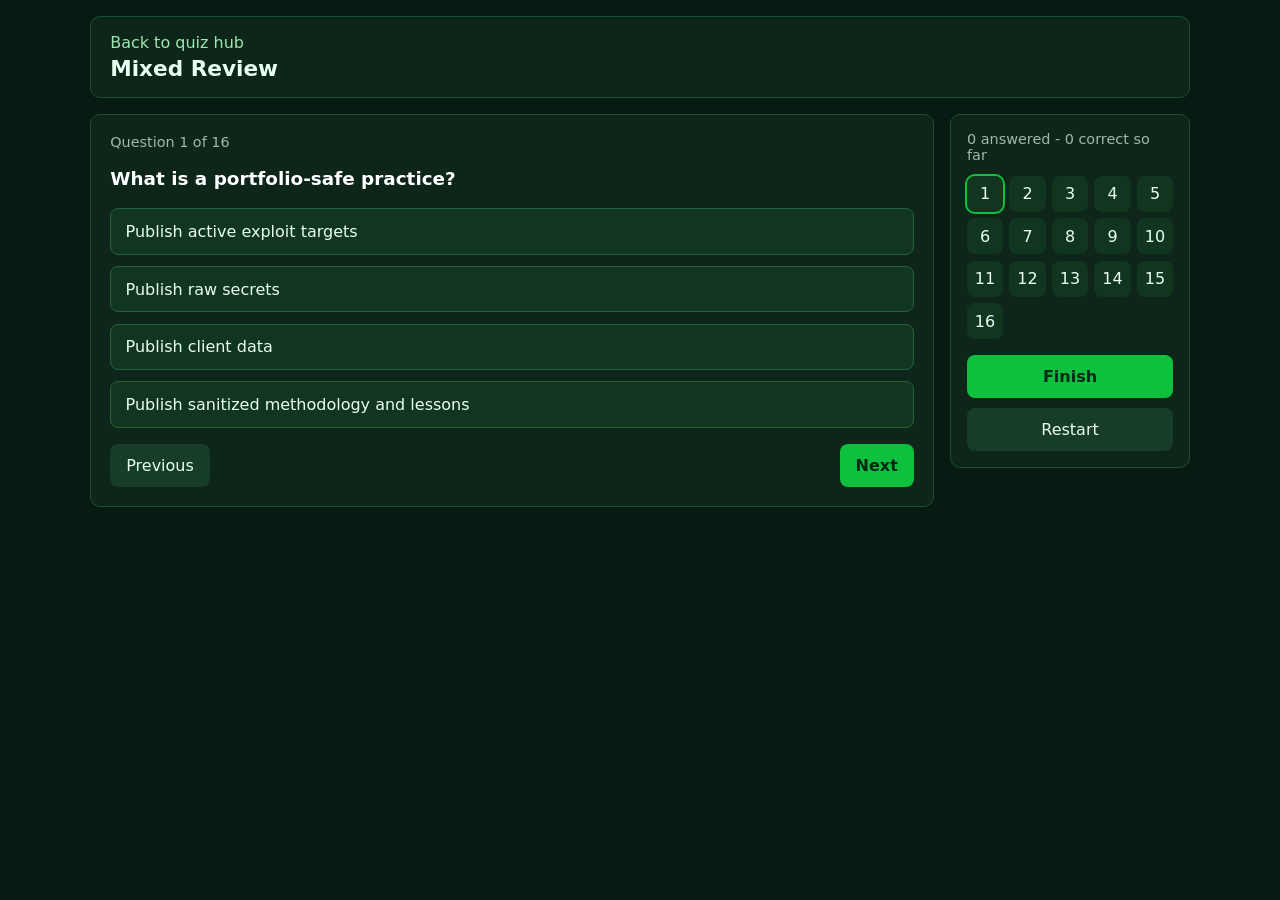
==== 03-quiz/quiz.html @ c508dbae "Initial commit" ====
<!DOCTYPE html>
<html lang="en">
<head>
  <meta charset="UTF-8" />
  <meta name="viewport" content="width=device-width, initial-scale=1.0" />
  <title>Git and GitHub Quiz</title>
  <style>
    * { box-sizing: border-box; margin: 0; padding: 0; }
    body {
      background: #071b12;
      color: #e8fff0;
      font-family: "Segoe UI", system-ui, sans-serif;
      min-height: 100vh;
      padding: 1rem;
    }
    .wrap {
      display: grid;
      gap: 1rem;
      grid-template-columns: minmax(0, 1fr) 240px;
      margin: 0 auto;
      max-width: 1100px;
    }
    header, .panel, aside {
      background: #0d2619;
      border: 1px solid #1d4f31;
      border-radius: 10px;
    }
    header {
      grid-column: 1 / -1;
      padding: 1rem 1.2rem;
    }
    header a { color: #9be7b1; text-decoration: none; }
    h1 { font-size: 1.35rem; margin-top: 0.25rem; }
    .panel { padding: 1.2rem; }
    .meta { color: #9fb9a9; font-size: 0.9rem; margin-bottom: 1rem; }
    .question { color: #fff; font-size: 1.15rem; font-weight: 750; line-height: 1.4; }
    .options { display: grid; gap: 0.7rem; margin-top: 1rem; }
    button {
      border: 0;
      border-radius: 8px;
      cursor: pointer;
      font: inherit;
    }
    .option {
      background: #12351f;
      border: 1px solid #24623d;
      color: #e8fff0;
      padding: 0.8rem 0.9rem;
      text-align: left;
    }
    .option:hover { border-color: #0fbf3e; }
    .option.correct { background: #0b4b28; border-color: #0fbf3e; }
    .option.wrong { background: #432019; border-color: #eab308; }
    .explain {
      background: #092015;
      border-left: 4px solid #0fbf3e;
      color: #d8ffe4;
      display: none;
      margin-top: 1rem;
      padding: 0.85rem;
    }
    .actions {
      display: flex;
      gap: 0.7rem;
      justify-content: space-between;
      margin-top: 1rem;
    }
    .primary, .secondary {
      padding: 0.75rem 1rem;
    }
    .primary { background: #0fbf3e; color: #032817; font-weight: 800; }
    .secondary { background: #173c28; color: #e8fff0; }
    aside {
      align-self: start;
      padding: 1rem;
      position: sticky;
      top: 1rem;
    }
    .scoreline { color: #9fb9a9; font-size: 0.9rem; margin-bottom: 0.8rem; }
    .nav {
      display: grid;
      gap: 0.4rem;
      grid-template-columns: repeat(5, 1fr);
    }
    .nav button {
      aspect-ratio: 1;
      background: #12351f;
      color: #e8fff0;
    }
    .nav button.current { outline: 2px solid #0fbf3e; }
    .nav button.answered { background: #087a34; }
    .result {
      background: #092015;
      border: 1px solid #1d4f31;
      border-radius: 10px;
      display: none;
      grid-column: 1 / -1;
      padding: 1rem;
    }
    .review-item {
      border-top: 1px solid #1d4f31;
      margin-top: 1rem;
      padding-top: 1rem;
    }
    @media (max-width: 820px) {
      .wrap { grid-template-columns: 1fr; }
      aside { position: static; }
    }
  </style>
</head>
<body>
  <div class="wrap">
    <header>
      <a href="index.html">Back to quiz hub</a>
      <h1 id="title">Quiz</h1>
    </header>
    <section class="panel">
      <div class="meta" id="meta"></div>
      <div class="question" id="question"></div>
      <div class="options" id="options"></div>
      <div class="explain" id="explain"></div>
      <div class="actions">
        <button class="secondary" id="prev">Previous</button>
        <button class="primary" id="next">Next</button>
      </div>
    </section>
    <aside>
      <div class="scoreline" id="scoreline"></div>
      <div class="nav" id="nav"></div>
      <button class="primary" id="finish" style="width:100%;margin-top:1rem;">Finish</button>
      <button class="secondary" id="restart" style="width:100%;margin-top:0.6rem;">Restart</button>
    </aside>
    <section class="result" id="result"></section>
  </div>

  <script src="data.js"></script>
  <script>
    const params = new URLSearchParams(location.search);
    const topicId = params.get("topic") || "mixed";
    const topic = TOPICS.find((item) => item.id === topicId) || TOPICS[TOPICS.length - 1];
    const pool = QUESTIONS[topic.id] || QUESTIONS.mixed;
    const state = { index: 0, answers: [], questions: pick(pool, attemptSizeFor(topic.id, pool.length)) };

    const title = document.getElementById("title");
    const meta = document.getElementById("meta");
    const question = document.getElementById("question");
    const options = document.getElementById("options");
    const explain = document.getElementById("explain");
    const nav = document.getElementById("nav");
    const scoreline = document.getElementById("scoreline");
    const result = document.getElementById("result");

    function shuffle(items) {
      return [...items].sort(() => Math.random() - 0.5);
    }

    function pick(items, count) {
      return shuffle(items).slice(0, count).map((item) => {
        const optionObjects = item.options.map((text, index) => ({ text, original: index }));
        const shuffled = shuffle(optionObjects);
        return {
          q: item.q,
          explain: item.explain,
          options: shuffled.map((option) => option.text),
          answer: shuffled.findIndex((option) => option.original === item.answer)
        };
      });
    }

    function render() {
      const current = state.questions[state.index];
      const selected = state.answers[state.index];
      title.textContent = topic.title;
      meta.textContent = `Question ${state.index + 1} of ${state.questions.length}`;
      question.textContent = current.q;
      options.innerHTML = "";
      current.options.forEach((text, index) => {
        const button = document.createElement("button");
        button.className = "option";
        button.textContent = text;
        button.disabled = selected !== undefined;
        if (selected !== undefined && index === current.answer) button.classList.add("correct");
        if (selected === index && selected !== current.answer) button.classList.add("wrong");
        button.addEventListener("click", () => {
          state.answers[state.index] = index;
          render();
        });
        options.appendChild(button);
      });
      explain.style.display = selected === undefined ? "none" : "block";
      explain.textContent = current.explain;
      renderNav();
    }

    function renderNav() {
      const correct = state.answers.reduce((sum, answer, index) => {
        return sum + (answer === state.questions[index].answer ? 1 : 0);
      }, 0);
      scoreline.textContent = `${state.answers.filter((answer) => answer !== undefined).length} answered - ${correct} correct so far`;
      nav.innerHTML = "";
      state.questions.forEach((_, index) => {
        const button = document.createElement("button");
        button.textContent = index + 1;
        if (index === state.index) button.classList.add("current");
        if (state.answers[index] !== undefined) button.classList.add("answered");
        button.addEventListener("click", () => {
          state.index = index;
          render();
        });
        nav.appendChild(button);
      });
    }

    function showResult() {
      const correct = state.answers.reduce((sum, answer, index) => {
        return sum + (answer === state.questions[index].answer ? 1 : 0);
      }, 0);
      const percent = Math.round((correct / state.questions.length) * 100);
      result.style.display = "block";
      result.innerHTML = `<h2>Score: ${correct}/${state.questions.length} (${percent}%)</h2>`;
      state.questions.forEach((item, index) => {
        const chosen = state.answers[index];
        const div = document.createElement("div");
        div.className = "review-item";
        div.innerHTML = `
          <strong>${index + 1}. ${item.q}</strong>
          <p>Your answer: ${chosen === undefined ? "Not answered" : item.options[chosen]}</p>
          <p>Correct answer: ${item.options[item.answer]}</p>
          <p>${item.explain}</p>
        `;
        result.appendChild(div);
      });
      result.scrollIntoView({ behavior: "smooth" });
    }

    document.getElementById("prev").addEventListener("click", () => {
      state.index = Math.max(0, state.index - 1);
      render();
    });
    document.getElementById("next").addEventListener("click", () => {
      state.index = Math.min(state.questions.length - 1, state.index + 1);
      render();
    });
    document.getElementById("finish").addEventListener("click", showResult);
    document.getElementById("restart").addEventListener("click", () => location.reload());

    render();
  </script>
</body>
</html>
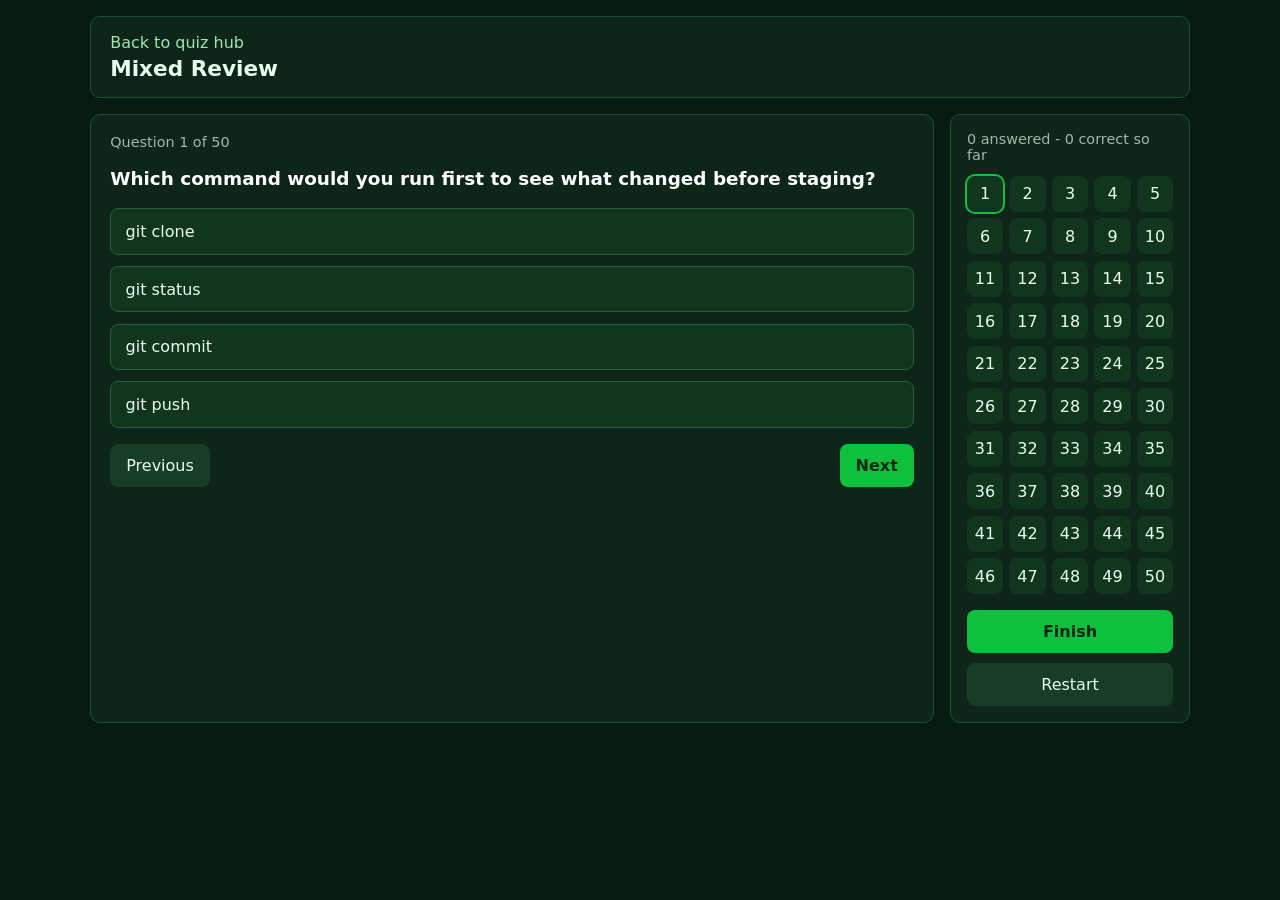
==== commit 1d9841a9: "Expand quiz hub with per-chapter banks and proportional mixed review Grow each chapter's question ba" ====
--- a/03-quiz/quiz.html
+++ b/03-quiz/quiz.html
@@ -139,7 +139,10 @@
     const topicId = params.get("topic") || "mixed";
     const topic = TOPICS.find((item) => item.id === topicId) || TOPICS[TOPICS.length - 1];
     const pool = QUESTIONS[topic.id] || QUESTIONS.mixed;
-    const state = { index: 0, answers: [], questions: pick(pool, attemptSizeFor(topic.id, pool.length)) };
+    const rawQuestions = topic.id === "mixed"
+      ? pickProportionalMixed(attemptSizeFor("mixed", pool.length))
+      : shuffle(pool).slice(0, attemptSizeFor(topic.id, pool.length));
+    const state = { index: 0, answers: [], questions: shuffleOptions(rawQuestions) };
 
     const title = document.getElementById("title");
     const meta = document.getElementById("meta");
@@ -154,8 +157,8 @@
       return [...items].sort(() => Math.random() - 0.5);
     }
 
-    function pick(items, count) {
-      return shuffle(items).slice(0, count).map((item) => {
+    function shuffleOptions(rawQuestions) {
+      return rawQuestions.map((item) => {
         const optionObjects = item.options.map((text, index) => ({ text, original: index }));
         const shuffled = shuffle(optionObjects);
         return {
